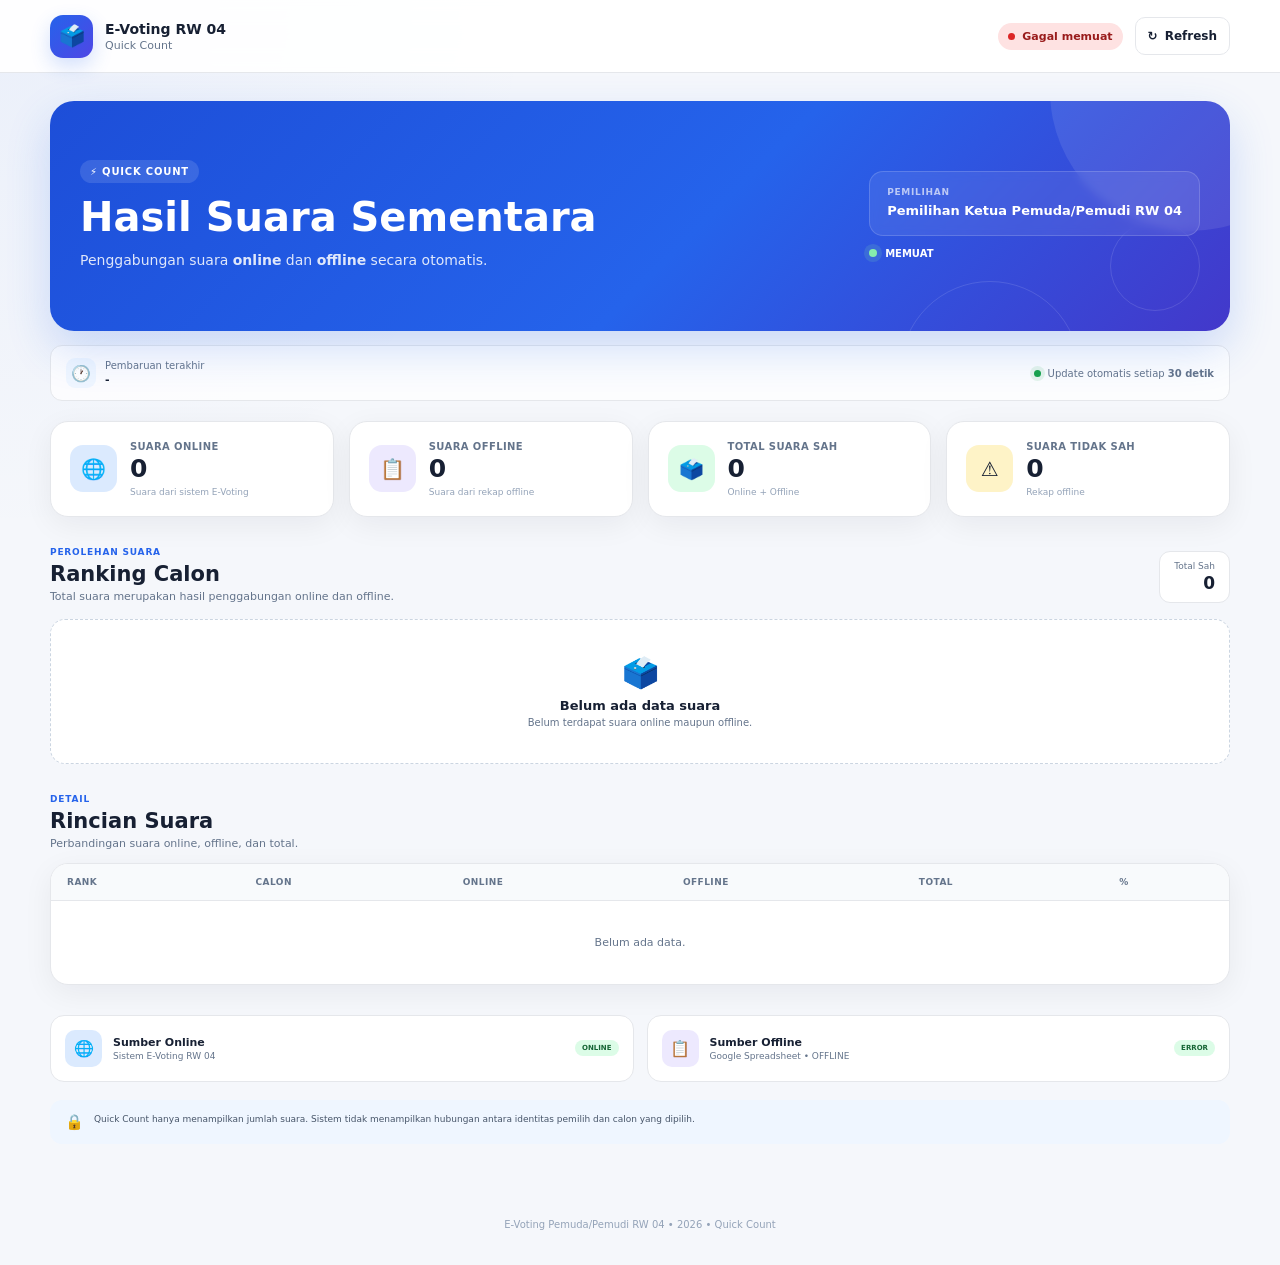
==== quick-qount.html @ 7c5d0c3f "first commit" ====
<!DOCTYPE html>
<html lang="id">

<head>
    <meta charset="UTF-8">

    <meta
        name="viewport"
        content="width=device-width, initial-scale=1.0"
    >

    <meta
        name="description"
        content="Quick Count E-Voting RW 04"
    >

    <link
        rel="icon"
        type="image/png"
        href="voting-box.png"
    >

    <title>
        Quick Count - E-Voting RW 04
    </title>

    <link
        rel="stylesheet"
        href="quick-count.css"
    >
</head>


<body>

    <!-- =====================================================
         HEADER
    ====================================================== -->

    <header class="qc-header">

        <div class="qc-header-inner">

            <a
                href="admin.html"
                class="brand"
            >

                <div class="brand-icon">
                    🗳️
                </div>

                <div class="brand-text">

                    <strong>
                        E-Voting RW 04
                    </strong>

                    <span>
                        Quick Count
                    </span>

                </div>

            </a>


            <div class="header-actions">

                <div
                    id="connectionStatus"
                    class="connection-status loading"
                >

                    <span class="status-dot"></span>

                    <span id="connectionText">
                        Memuat...
                    </span>

                </div>


                <button
                    id="refreshButton"
                    class="refresh-button"
                    type="button"
                    title="Refresh data"
                >

                    <span id="refreshIcon">
                        ↻
                    </span>

                    <span class="refresh-label">
                        Refresh
                    </span>

                </button>

            </div>

        </div>

    </header>



    <!-- =====================================================
         MAIN
    ====================================================== -->

    <main class="main-container">


        <!-- =================================================
             HERO
        ================================================== -->

        <section class="hero">

            <div class="hero-decoration hero-decoration-one"></div>
            <div class="hero-decoration hero-decoration-two"></div>


            <div class="hero-content">

                <span class="eyebrow">
                    ⚡ QUICK COUNT
                </span>

                <h1>
                    Hasil Suara Sementara
                </h1>

                <p>
                    Penggabungan suara
                    <strong>online</strong> dan
                    <strong>offline</strong>
                    secara otomatis.
                </p>

            </div>


            <div class="hero-info">

                <div class="hero-election">
                    <span>
                        PEMILIHAN
                    </span>

                    <strong id="electionName">
                        Pemilihan Ketua
                        Pemuda/Pemudi RW 04
                    </strong>
                </div>


                <div class="hero-status">

                    <span class="live-dot"></span>

                    <span id="electionStatus">
                        MEMUAT
                    </span>

                </div>

            </div>

        </section>



        <!-- =================================================
             LAST UPDATE
        ================================================== -->

        <div class="update-bar">

            <div class="update-info">

                <span class="update-icon">
                    🕐
                </span>

                <div>

                    <span>
                        Pembaruan terakhir
                    </span>

                    <strong id="lastUpdate">
                        -
                    </strong>

                </div>

            </div>


            <div class="auto-refresh-info">

                <span class="pulse"></span>

                <span>
                    Update otomatis setiap
                    <strong>30 detik</strong>
                </span>

            </div>

        </div>



        <!-- =================================================
             SUMMARY
        ================================================== -->

        <section class="summary-grid">


            <article class="summary-card online-card">

                <div class="summary-icon">
                    🌐
                </div>

                <div class="summary-content">

                    <span class="summary-label">
                        SUARA ONLINE
                    </span>

                    <strong
                        id="onlineTotal"
                        class="summary-value"
                    >
                        0
                    </strong>

                    <small>
                        Suara dari sistem E-Voting
                    </small>

                </div>

            </article>



            <article class="summary-card offline-card">

                <div class="summary-icon">
                    📋
                </div>

                <div class="summary-content">

                    <span class="summary-label">
                        SUARA OFFLINE
                    </span>

                    <strong
                        id="offlineTotal"
                        class="summary-value"
                    >
                        0
                    </strong>

                    <small>
                        Suara dari rekap offline
                    </small>

                </div>

            </article>



            <article class="summary-card total-card">

                <div class="summary-icon">
                    🗳️
                </div>

                <div class="summary-content">

                    <span class="summary-label">
                        TOTAL SUARA SAH
                    </span>

                    <strong
                        id="grandTotal"
                        class="summary-value"
                    >
                        0
                    </strong>

                    <small>
                        Online + Offline
                    </small>

                </div>

            </article>



            <article class="summary-card invalid-card">

                <div class="summary-icon">
                    ⚠️
                </div>

                <div class="summary-content">

                    <span class="summary-label">
                        SUARA TIDAK SAH
                    </span>

                    <strong
                        id="invalidTotal"
                        class="summary-value"
                    >
                        0
                    </strong>

                    <small>
                        Rekap offline
                    </small>

                </div>

            </article>

        </section>



        <!-- =================================================
             MAIN RESULTS
        ================================================== -->

        <section class="results-section">


            <div class="section-heading">

                <div>

                    <span class="section-eyebrow">
                        PEROLEHAN SUARA
                    </span>

                    <h2>
                        Ranking Calon
                    </h2>

                    <p>
                        Total suara merupakan hasil
                        penggabungan online dan offline.
                    </p>

                </div>


                <div class="total-badge">

                    <span>
                        Total Sah
                    </span>

                    <strong id="headingTotal">
                        0
                    </strong>

                </div>

            </div>



            <!-- =================================================
                 WINNER
            ================================================== -->

            <div
                id="winnerCard"
                class="winner-card hidden"
            >

                <div class="winner-crown">
                    🏆
                </div>

                <div class="winner-info">

                    <span>
                        PERINGKAT 1 SEMENTARA
                    </span>

                    <strong id="winnerName">
                        -
                    </strong>

                    <small id="winnerDetail">
                        -
                    </small>

                </div>


                <div class="winner-votes">

                    <strong id="winnerVotes">
                        0
                    </strong>

                    <span>
                        suara
                    </span>

                </div>

            </div>



            <!-- =================================================
                 RESULT LIST
            ================================================== -->

            <div
                id="resultsContainer"
                class="results-container"
            >

                <div class="loading-state">

                    <div class="spinner"></div>

                    <strong>
                        Memuat quick count...
                    </strong>

                    <span>
                        Mengambil data online dan offline.
                    </span>

                </div>

            </div>

        </section>



        <!-- =================================================
             DETAIL TABLE
        ================================================== -->

        <section class="detail-section">


            <div class="section-heading compact">

                <div>

                    <span class="section-eyebrow">
                        DETAIL
                    </span>

                    <h2>
                        Rincian Suara
                    </h2>

                    <p>
                        Perbandingan suara online,
                        offline, dan total.
                    </p>

                </div>

            </div>



            <div class="table-card">

                <div class="table-wrapper">

                    <table>

                        <thead>

                            <tr>

                                <th>
                                    Rank
                                </th>

                                <th>
                                    Calon
                                </th>

                                <th>
                                    Online
                                </th>

                                <th>
                                    Offline
                                </th>

                                <th>
                                    Total
                                </th>

                                <th>
                                    %
                                </th>

                            </tr>

                        </thead>


                        <tbody id="detailTableBody">

                            <tr>

                                <td
                                    colspan="6"
                                    class="table-loading"
                                >
                                    Memuat data...

                                </td>

                            </tr>

                        </tbody>

                    </table>

                </div>

            </div>

        </section>



        <!-- =================================================
             SOURCE INFO
        ================================================== -->

        <section class="source-grid">


            <div class="source-card">

                <div class="source-icon online">
                    🌐
                </div>

                <div>

                    <strong>
                        Sumber Online
                    </strong>

                    <span>
                        Sistem E-Voting RW 04
                    </span>

                </div>

                <div class="source-status">
                    ONLINE
                </div>

            </div>



            <div class="source-card">

                <div class="source-icon offline">
                    📋
                </div>

                <div>

                    <strong>
                        Sumber Offline
                    </strong>

                    <span>
                        Google Spreadsheet • OFFLINE
                    </span>

                </div>

                <div
                    id="offlineSourceStatus"
                    class="source-status"
                >
                    MEMUAT
                </div>

            </div>

        </section>



        <!-- =================================================
             PRIVACY
        ================================================== -->

        <div class="privacy-note">

            <span>
                🔒
            </span>

            <p>
                Quick Count hanya menampilkan jumlah
                suara. Sistem tidak menampilkan hubungan
                antara identitas pemilih dan calon yang
                dipilih.
            </p>

        </div>


    </main>



    <!-- =====================================================
         FOOTER
    ====================================================== -->

    <footer class="qc-footer">

        E-Voting Pemuda/Pemudi RW 04
        • 2026
        • Quick Count

    </footer>



    <!-- =====================================================
         TOAST
    ====================================================== -->

    <div
        id="toast"
        class="toast"
    ></div>



    <script src="quick-count.js"></script>

</body>

</html>
---- quick-count.css ----
/* =====================================================
   E-VOTING RW 04
   QUICK COUNT CSS
   FULL RESPONSIVE
===================================================== */

* {
    box-sizing: border-box;
    margin: 0;
    padding: 0;
}


:root {

    --primary: #2563eb;
    --primary-dark: #1d4ed8;

    --success: #16a34a;
    --warning: #f59e0b;
    --danger: #dc2626;

    --purple: #7c3aed;

    --bg: #f5f7fb;
    --surface: #ffffff;

    --text: #172033;
    --muted: #64748b;

    --border: #e5e7eb;

    --online: #2563eb;
    --offline: #7c3aed;

    --radius: 18px;

    --shadow:
        0 8px 30px rgba(15, 23, 42, .06);

    --shadow-hover:
        0 15px 40px rgba(15, 23, 42, .10);

}


html {
    scroll-behavior: smooth;
}


body {

    min-height: 100vh;

    font-family:
        Inter,
        ui-sans-serif,
        system-ui,
        -apple-system,
        BlinkMacSystemFont,
        "Segoe UI",
        sans-serif;

    background:
        radial-gradient(
            circle at 0% 0%,
            rgba(37, 99, 235, .05),
            transparent 30%
        ),
        var(--bg);

    color: var(--text);

}


button,
input,
select {

    font: inherit;

}


button {
    cursor: pointer;
}


.hidden {
    display: none !important;
}



/* =====================================================
   HEADER
===================================================== */

.qc-header {

    position: sticky;

    top: 0;

    z-index: 100;

    background:
        rgba(255,255,255,.92);

    backdrop-filter:
        blur(14px);

    border-bottom:
        1px solid var(--border);

}


.qc-header-inner {

    width: min(
        1180px,
        calc(100% - 40px)
    );

    min-height: 72px;

    margin: auto;

    display: flex;

    align-items: center;

    justify-content: space-between;

    gap: 20px;

}


.brand {

    display: flex;

    align-items: center;

    gap: 12px;

    text-decoration: none;

    color: var(--text);

}


.brand-icon {

    width: 43px;
    height: 43px;

    border-radius: 13px;

    display: flex;

    align-items: center;

    justify-content: center;

    background:
        linear-gradient(
            135deg,
            var(--primary),
            #4f46e5
        );

    color: white;

    font-size: 21px;

    box-shadow:
        0 8px 20px
        rgba(37,99,235,.20);

}


.brand-text strong {

    display: block;

    font-size: 14px;

}


.brand-text span {

    display: block;

    margin-top: 2px;

    font-size: 11px;

    color: var(--muted);

}


.header-actions {

    display: flex;

    align-items: center;

    gap: 12px;

}


.connection-status {

    display: inline-flex;

    align-items: center;

    gap: 7px;

    padding: 7px 10px;

    border-radius: 999px;

    background: #f1f5f9;

    font-size: 11px;

    font-weight: 700;

    color: #64748b;

}


.connection-status.online {

    background: #dcfce7;

    color: #166534;

}


.connection-status.error {

    background: #fee2e2;

    color: #991b1b;

}


.status-dot {

    width: 7px;
    height: 7px;

    border-radius: 50%;

    background: #94a3b8;

}


.connection-status.online
.status-dot {

    background: #16a34a;

    box-shadow:
        0 0 0 4px
        rgba(22,163,74,.12);

}


.connection-status.error
.status-dot {

    background: #dc2626;

}


.refresh-button {

    border:
        1px solid var(--border);

    background: white;

    color: var(--text);

    border-radius: 10px;

    min-height: 38px;

    padding:
        0 12px;

    display: flex;

    align-items: center;

    justify-content: center;

    gap: 7px;

    font-weight: 700;

    font-size: 12px;

    transition: .2s;

}


.refresh-button:hover {

    border-color:
        #cbd5e1;

    background: #f8fafc;

    transform:
        translateY(-1px);

}


.refresh-button.loading
#refreshIcon {

    animation:
        spin .8s linear infinite;

}


@keyframes spin {

    from {
        transform: rotate(0deg);
    }

    to {
        transform: rotate(360deg);
    }

}



/* =====================================================
   MAIN
===================================================== */

.main-container {

    width: min(
        1180px,
        calc(100% - 40px)
    );

    margin:
        28px auto 50px;

}



/* =====================================================
   HERO
===================================================== */

.hero {

    position: relative;

    overflow: hidden;

    min-height: 230px;

    padding: 30px;

    border-radius:
        24px;

    color: white;

    background:
        linear-gradient(
            135deg,
            #1d4ed8 0%,
            #2563eb 55%,
            #4338ca 100%
        );

    display: flex;

    align-items: center;

    justify-content: space-between;

    gap: 30px;

    box-shadow:
        0 18px 45px
        rgba(37,99,235,.20);

}


.hero::after {

    content: "";

    position: absolute;

    width: 280px;
    height: 280px;

    right: -100px;
    top: -150px;

    border-radius: 50%;

    background:
        rgba(255,255,255,.09);

}


.hero-decoration {

    position: absolute;

    border-radius: 50%;

    border:
        1px solid
        rgba(255,255,255,.12);

}


.hero-decoration-one {

    width: 180px;
    height: 180px;

    right: 150px;
    bottom: -130px;

}


.hero-decoration-two {

    width: 90px;
    height: 90px;

    right: 30px;
    bottom: 20px;

}


.hero-content,
.hero-info {

    position: relative;

    z-index: 2;

}


.eyebrow {

    display: inline-flex;

    padding: 6px 10px;

    border-radius: 999px;

    background:
        rgba(255,255,255,.12);

    font-size: 10px;

    font-weight: 800;

    letter-spacing: .08em;

    margin-bottom: 12px;

}


.hero h1 {

    font-size:
        clamp(
            27px,
            4vw,
            40px
        );

    line-height: 1.1;

    margin-bottom: 10px;

}


.hero p {

    max-width: 590px;

    font-size: 14px;

    line-height: 1.6;

    opacity: .86;

}


.hero p strong {

    color: white;

}


.hero-info {

    min-width: 260px;

}


.hero-election {

    padding: 15px 17px;

    border:
        1px solid
        rgba(255,255,255,.16);

    border-radius: 14px;

    background:
        rgba(255,255,255,.08);

    backdrop-filter:
        blur(5px);

}


.hero-election span {

    display: block;

    font-size: 9px;

    font-weight: 800;

    letter-spacing: .08em;

    opacity: .65;

    margin-bottom: 5px;

}


.hero-election strong {

    display: block;

    font-size: 13px;

    line-height: 1.4;

}


.hero-status {

    display: inline-flex;

    align-items: center;

    gap: 8px;

    margin-top: 12px;

    font-size: 10px;

    font-weight: 800;

}


.live-dot {

    width: 8px;
    height: 8px;

    border-radius: 50%;

    background: #86efac;

    box-shadow:
        0 0 0 5px
        rgba(134,239,172,.14);

}



/* =====================================================
   UPDATE BAR
===================================================== */

.update-bar {

    display: flex;

    justify-content: space-between;

    align-items: center;

    gap: 20px;

    margin:
        14px 0 20px;

    padding:
        12px 15px;

    border:
        1px solid var(--border);

    background:
        rgba(255,255,255,.75);

    border-radius: 12px;

}


.update-info {

    display: flex;

    align-items: center;

    gap: 9px;

}


.update-icon {

    width: 30px;
    height: 30px;

    display: flex;

    align-items: center;

    justify-content: center;

    border-radius: 9px;

    background: #eff6ff;

}


.update-info span:not(.update-icon) {

    display: block;

    font-size: 10px;

    color: var(--muted);

}


.update-info strong {

    display: block;

    font-size: 11px;

    margin-top: 2px;

}


.auto-refresh-info {

    display: flex;

    align-items: center;

    gap: 7px;

    font-size: 10px;

    color: var(--muted);

}


.pulse {

    width: 7px;
    height: 7px;

    border-radius: 50%;

    background:
        var(--success);

    box-shadow:
        0 0 0 4px
        rgba(22,163,74,.10);

}



/* =====================================================
   SUMMARY
===================================================== */

.summary-grid {

    display: grid;

    grid-template-columns:
        repeat(4, 1fr);

    gap: 15px;

    margin-bottom: 30px;

}


.summary-card {

    background: white;

    border:
        1px solid var(--border);

    border-radius:
        var(--radius);

    padding: 19px;

    display: flex;

    align-items: center;

    gap: 13px;

    box-shadow:
        var(--shadow);

    transition: .2s;

}


.summary-card:hover {

    transform:
        translateY(-2px);

    box-shadow:
        var(--shadow-hover);

}


.summary-icon {

    width: 47px;
    height: 47px;

    flex-shrink: 0;

    display: flex;

    align-items: center;

    justify-content: center;

    border-radius: 13px;

    font-size: 20px;

}


.online-card
.summary-icon {

    background: #dbeafe;

}


.offline-card
.summary-icon {

    background: #ede9fe;

}


.total-card
.summary-icon {

    background: #dcfce7;

}


.invalid-card
.summary-icon {

    background: #fef3c7;

}


.summary-label {

    display: block;

    font-size: 10px;

    color: var(--muted);

    font-weight: 800;

    letter-spacing: .04em;

    margin-bottom: 3px;

}


.summary-value {

    display: block;

    font-size: 25px;

    line-height: 1.1;

}


.summary-content small {

    display: block;

    margin-top: 4px;

    color: #94a3b8;

    font-size: 9px;

}



/* =====================================================
   SECTION
===================================================== */

.results-section,
.detail-section {

    margin-bottom: 30px;

}


.section-heading {

    display: flex;

    align-items: flex-end;

    justify-content: space-between;

    gap: 20px;

    margin-bottom: 16px;

}


.section-heading.compact {

    margin-bottom: 13px;

}


.section-eyebrow {

    display: block;

    color: var(--primary);

    font-size: 9px;

    font-weight: 900;

    letter-spacing: .09em;

    margin-bottom: 5px;

}


.section-heading h2 {

    font-size: 21px;

    margin-bottom: 4px;

}


.section-heading p {

    color: var(--muted);

    font-size: 11px;

}


.total-badge {

    flex-shrink: 0;

    padding:
        9px 14px;

    border:
        1px solid var(--border);

    border-radius: 11px;

    background: white;

    text-align: right;

}


.total-badge span {

    display: block;

    font-size: 9px;

    color: var(--muted);

}


.total-badge strong {

    display: block;

    margin-top: 2px;

    font-size: 17px;

}



/* =====================================================
   WINNER
===================================================== */

.winner-card {

    display: flex;

    align-items: center;

    gap: 15px;

    margin-bottom: 15px;

    padding: 17px 20px;

    border:
        1px solid #fde68a;

    border-radius: 16px;

    background:
        linear-gradient(
            135deg,
            #fffbeb,
            #fff
        );

    box-shadow:
        0 8px 25px
        rgba(245,158,11,.08);

}


.winner-crown {

    width: 48px;
    height: 48px;

    display: flex;

    align-items: center;

    justify-content: center;

    flex-shrink: 0;

    border-radius: 14px;

    background: #fef3c7;

    font-size: 25px;

}


.winner-info {

    flex: 1;

    min-width: 0;

}


.winner-info > span {

    display: block;

    color: #92400e;

    font-size: 8px;

    font-weight: 900;

    letter-spacing: .08em;

    margin-bottom: 3px;

}


.winner-info strong {

    display: block;

    font-size: 17px;

    overflow: hidden;

    text-overflow: ellipsis;

    white-space: nowrap;

}


.winner-info small {

    display: block;

    margin-top: 3px;

    color: var(--muted);

    font-size: 10px;

}


.winner-votes {

    text-align: right;

}


.winner-votes strong {

    display: block;

    font-size: 25px;

}


.winner-votes span {

    font-size: 9px;

    color: var(--muted);

}



/* =====================================================
   RESULT LIST
===================================================== */

.results-container {

    display: flex;

    flex-direction: column;

    gap: 10px;

}


.result-item {

    position: relative;

    display: grid;

    grid-template-columns:
        48px
        minmax(180px, 1fr)
        minmax(160px, 2fr)
        95px;

    align-items: center;

    gap: 15px;

    padding: 15px 17px;

    background: white;

    border:
        1px solid var(--border);

    border-radius: 15px;

    box-shadow:
        var(--shadow);

    transition:
        transform .2s,
        box-shadow .2s;

}


.result-item:hover {

    transform:
        translateY(-2px);

    box-shadow:
        var(--shadow-hover);

}


.result-item.rank-one {

    border-color:
        #fde68a;

}


.result-item.rank-two {

    border-color:
        #cbd5e1;

}


.result-item.rank-three {

    border-color:
        #fed7aa;

}


.rank-box {

    width: 39px;
    height: 39px;

    border-radius: 12px;

    display: flex;

    align-items: center;

    justify-content: center;

    background: #f1f5f9;

    color: #475569;

    font-size: 12px;

    font-weight: 900;

}


.rank-one .rank-box {

    background: #fef3c7;

    color: #92400e;

}


.rank-two .rank-box {

    background: #e2e8f0;

    color: #475569;

}


.rank-three .rank-box {

    background: #ffedd5;

    color: #9a3412;

}


.candidate-info {

    min-width: 0;

}


.candidate-number {

    display: block;

    font-size: 8px;

    font-weight: 800;

    color: var(--primary);

    margin-bottom: 3px;

}


.candidate-name {

    display: block;

    font-size: 14px;

    font-weight: 800;

    white-space: nowrap;

    overflow: hidden;

    text-overflow: ellipsis;

}


.candidate-sub {

    display: block;

    margin-top: 3px;

    color: var(--muted);

    font-size: 9px;

}


.progress-area {

    min-width: 0;

}


.progress-top {

    display: flex;

    justify-content: space-between;

    gap: 10px;

    margin-bottom: 6px;

}


.progress-label {

    font-size: 9px;

    color: var(--muted);

}


.progress-percentage {

    font-size: 10px;

    font-weight: 800;

}


.progress-track {

    width: 100%;

    height: 9px;

    border-radius: 999px;

    background: #eef2f7;

    overflow: hidden;

}


.progress-fill {

    height: 100%;

    border-radius: 999px;

    background:
        linear-gradient(
            90deg,
            var(--primary),
            #6366f1
        );

    transition:
        width .7s ease;

}


.rank-one .progress-fill {

    background:
        linear-gradient(
            90deg,
            #f59e0b,
            #fbbf24
        );

}


.vote-result {

    text-align: right;

}


.vote-result strong {

    display: block;

    font-size: 20px;

}


.vote-result span {

    display: block;

    margin-top: 2px;

    color: var(--muted);

    font-size: 9px;

}



/* =====================================================
   SOURCE SPLIT
===================================================== */

.source-split {

    display: flex;

    gap: 8px;

    margin-top: 8px;

}


.source-chip {

    display: inline-flex;

    align-items: center;

    gap: 4px;

    padding:
        3px 7px;

    border-radius: 999px;

    font-size: 8px;

    font-weight: 700;

}


.source-chip.online {

    background: #eff6ff;

    color: #1d4ed8;

}


.source-chip.offline {

    background: #f5f3ff;

    color: #6d28d9;

}



/* =====================================================
   TABLE
===================================================== */

.table-card {

    background: white;

    border:
        1px solid var(--border);

    border-radius:
        var(--radius);

    box-shadow:
        var(--shadow);

    overflow: hidden;

}


.table-wrapper {

    width: 100%;

    overflow-x: auto;

}


table {

    width: 100%;

    min-width: 650px;

    border-collapse: collapse;

}


th {

    padding:
        13px 16px;

    text-align: left;

    background: #f8fafc;

    color: #64748b;

    font-size: 9px;

    text-transform: uppercase;

    letter-spacing: .05em;

    border-bottom:
        1px solid var(--border);

}


td {

    padding:
        13px 16px;

    font-size: 11px;

    border-bottom:
        1px solid #f1f5f9;

}


tr:last-child td {

    border-bottom: 0;

}


.table-rank {

    font-weight: 900;

}


.table-name {

    font-weight: 800;

}


.table-online {

    color: var(--primary);

    font-weight: 700;

}


.table-offline {

    color: var(--purple);

    font-weight: 700;

}


.table-total {

    font-weight: 900;

}


.table-percentage {

    font-weight: 800;

}


.table-loading {

    text-align: center;

    color: var(--muted);

    padding: 35px;

}



/* =====================================================
   SOURCE GRID
===================================================== */

.source-grid {

    display: grid;

    grid-template-columns:
        1fr 1fr;

    gap: 13px;

    margin-bottom: 18px;

}


.source-card {

    display: flex;

    align-items: center;

    gap: 11px;

    padding: 14px;

    background: white;

    border:
        1px solid var(--border);

    border-radius: 14px;

}


.source-icon {

    width: 37px;
    height: 37px;

    flex-shrink: 0;

    display: flex;

    align-items: center;

    justify-content: center;

    border-radius: 10px;

}


.source-icon.online {

    background: #dbeafe;

}


.source-icon.offline {

    background: #ede9fe;

}


.source-card > div:nth-child(2) {

    flex: 1;

    min-width: 0;

}


.source-card strong {

    display: block;

    font-size: 11px;

}


.source-card span {

    display: block;

    margin-top: 2px;

    color: var(--muted);

    font-size: 9px;

    white-space: nowrap;

    overflow: hidden;

    text-overflow: ellipsis;

}


.source-status {

    padding:
        4px 7px;

    border-radius: 999px;

    background: #dcfce7;

    color: #166534;

    font-size: 7px !important;

    font-weight: 900;

}



/* =====================================================
   PRIVACY
===================================================== */

.privacy-note {

    display: flex;

    align-items: flex-start;

    gap: 10px;

    padding: 13px 15px;

    border-radius: 12px;

    background: #eff6ff;

    color: #1e40af;

}


.privacy-note > span {

    font-size: 15px;

}


.privacy-note p {

    color: #475569;

    font-size: 9px;

    line-height: 1.5;

}



/* =====================================================
   LOADING
===================================================== */

.loading-state {

    min-height: 170px;

    display: flex;

    flex-direction: column;

    align-items: center;

    justify-content: center;

    gap: 8px;

    background: white;

    border:
        1px solid var(--border);

    border-radius: 15px;

}


.loading-state strong {

    font-size: 12px;

}


.loading-state span {

    color: var(--muted);

    font-size: 10px;

}


.spinner {

    width: 29px;
    height: 29px;

    border:
        3px solid #e5e7eb;

    border-top-color:
        var(--primary);

    border-radius: 50%;

    animation:
        spin .8s linear infinite;

}



/* =====================================================
   EMPTY / ERROR
===================================================== */

.empty-state {

    padding: 35px 20px;

    text-align: center;

    background: white;

    border:
        1px dashed #cbd5e1;

    border-radius: 15px;

}


.empty-state-icon {

    font-size: 30px;

    margin-bottom: 8px;

}


.empty-state strong {

    display: block;

    font-size: 13px;

}


.empty-state span {

    display: block;

    color: var(--muted);

    font-size: 10px;

    margin-top: 4px;

}


.error-state {

    border-color:
        #fecaca;

    background:
        #fffafa;

}


.retry-inline {

    margin-top: 12px;

    padding:
        8px 13px;

    border: 0;

    border-radius: 8px;

    background: var(--primary);

    color: white;

    font-size: 10px;

    font-weight: 800;

}



/* =====================================================
   FOOTER
===================================================== */

.qc-footer {

    padding:
        25px 20px 35px;

    text-align: center;

    color: #94a3b8;

    font-size: 10px;

}



/* =====================================================
   TOAST
===================================================== */

.toast {

    position: fixed;

    left: 50%;

    bottom: 25px;

    z-index: 1000;

    max-width:
        min(400px, calc(100% - 30px));

    padding:
        11px 16px;

    border-radius: 10px;

    background: #111827;

    color: white;

    font-size: 11px;

    box-shadow:
        0 12px 35px
        rgba(0,0,0,.2);

    transform:
        translate(-50%, 20px);

    opacity: 0;

    pointer-events: none;

    transition: .25s;

}


.toast.show {

    transform:
        translate(-50%, 0);

    opacity: 1;

}



/* =====================================================
   RESPONSIVE 1100
===================================================== */

@media (max-width: 1100px) {

    .summary-grid {

        grid-template-columns:
            repeat(2, 1fr);

    }


    .result-item {

        grid-template-columns:
            48px
            minmax(150px, 1fr)
            minmax(140px, 1.5fr)
            80px;

    }

}



/* =====================================================
   RESPONSIVE 800
===================================================== */

@media (max-width: 800px) {

    .main-container,
    .qc-header-inner {

        width:
            min(
                100% - 30px,
                680px
            );

    }


    .hero {

        min-height: auto;

        flex-direction: column;

        align-items: flex-start;

        padding: 25px;

    }


    .hero-info {

        width: 100%;

        min-width: 0;

    }


    .hero-election {

        width: 100%;

    }


    .update-bar {

        align-items: flex-start;

        flex-direction: column;

        gap: 10px;

    }


    .result-item {

        grid-template-columns:
            42px 1fr 80px;

        gap: 12px;

    }


    .progress-area {

        grid-column:
            2 / -1;

        grid-row: 2;

    }


    .vote-result {

        grid-column: 3;

        grid-row: 1;

    }


    .source-grid {

        grid-template-columns:
            1fr;

    }

}



/* =====================================================
   RESPONSIVE 560
===================================================== */

@media (max-width: 560px) {

    .qc-header-inner {

        min-height: 62px;

    }


    .brand-icon {

        width: 38px;
        height: 38px;

        font-size: 18px;

    }


    .brand-text strong {

        font-size: 12px;

    }


    .brand-text span {

        font-size: 9px;

    }


    .connection-status {

        display: none;

    }


    .refresh-button {

        width: 38px;
        height: 38px;

        padding: 0;

    }


    .refresh-label {

        display: none;

    }


    .main-container {

        margin-top: 15px;

    }


    .hero {

        border-radius: 19px;

        padding: 21px;

    }


    .hero h1 {

        font-size: 25px;

    }


    .hero p {

        font-size: 12px;

    }


    .hero-election strong {

        font-size: 11px;

    }


    .summary-grid {

        grid-template-columns:
            1fr 1fr;

        gap: 9px;

    }


    .summary-card {

        padding: 13px;

        gap: 9px;

        border-radius: 14px;

    }


    .summary-icon {

        width: 37px;
        height: 37px;

        border-radius: 10px;

        font-size: 16px;

    }


    .summary-label {

        font-size: 8px;

    }


    .summary-value {

        font-size: 19px;

    }


    .summary-content small {

        font-size: 7px;

    }


    .section-heading {

        align-items: flex-start;

        flex-direction: column;

    }


    .section-heading h2 {

        font-size: 19px;

    }


    .total-badge {

        width: 100%;

        text-align: left;

        display: flex;

        align-items: center;

        justify-content: space-between;

    }


    .winner-card {

        padding: 13px;

        gap: 10px;

    }


    .winner-crown {

        width: 39px;
        height: 39px;

        font-size: 19px;

    }


    .winner-info strong {

        font-size: 14px;

    }


    .winner-votes strong {

        font-size: 20px;

    }


    .result-item {

        grid-template-columns:
            37px 1fr 70px;

        padding: 13px;

        gap: 9px;

    }


    .rank-box {

        width: 34px;
        height: 34px;

        border-radius: 10px;

    }


    .candidate-name {

        font-size: 12px;

    }


    .candidate-sub {

        font-size: 8px;

    }


    .vote-result strong {

        font-size: 17px;

    }


    .vote-result span {

        font-size: 8px;

    }


    .source-split {

        flex-wrap: wrap;

    }


    .source-chip {

        font-size: 7px;

    }


    .privacy-note {

        padding: 11px;

    }


    .privacy-note p {

        font-size: 8px;

    }

}



/* =====================================================
   RESPONSIVE 380
===================================================== */

@media (max-width: 380px) {

    .main-container,
    .qc-header-inner {

        width:
            calc(100% - 20px);

    }


    .summary-grid {

        grid-template-columns:
            1fr;

    }


    .summary-card {

        padding: 14px;

    }


    .hero h1 {

        font-size: 23px;

    }


    .result-item {

        grid-template-columns:
            34px 1fr 62px;

    }


    .rank-box {

        width: 31px;
        height: 31px;

    }


    .vote-result strong {

        font-size: 15px;

    }

}
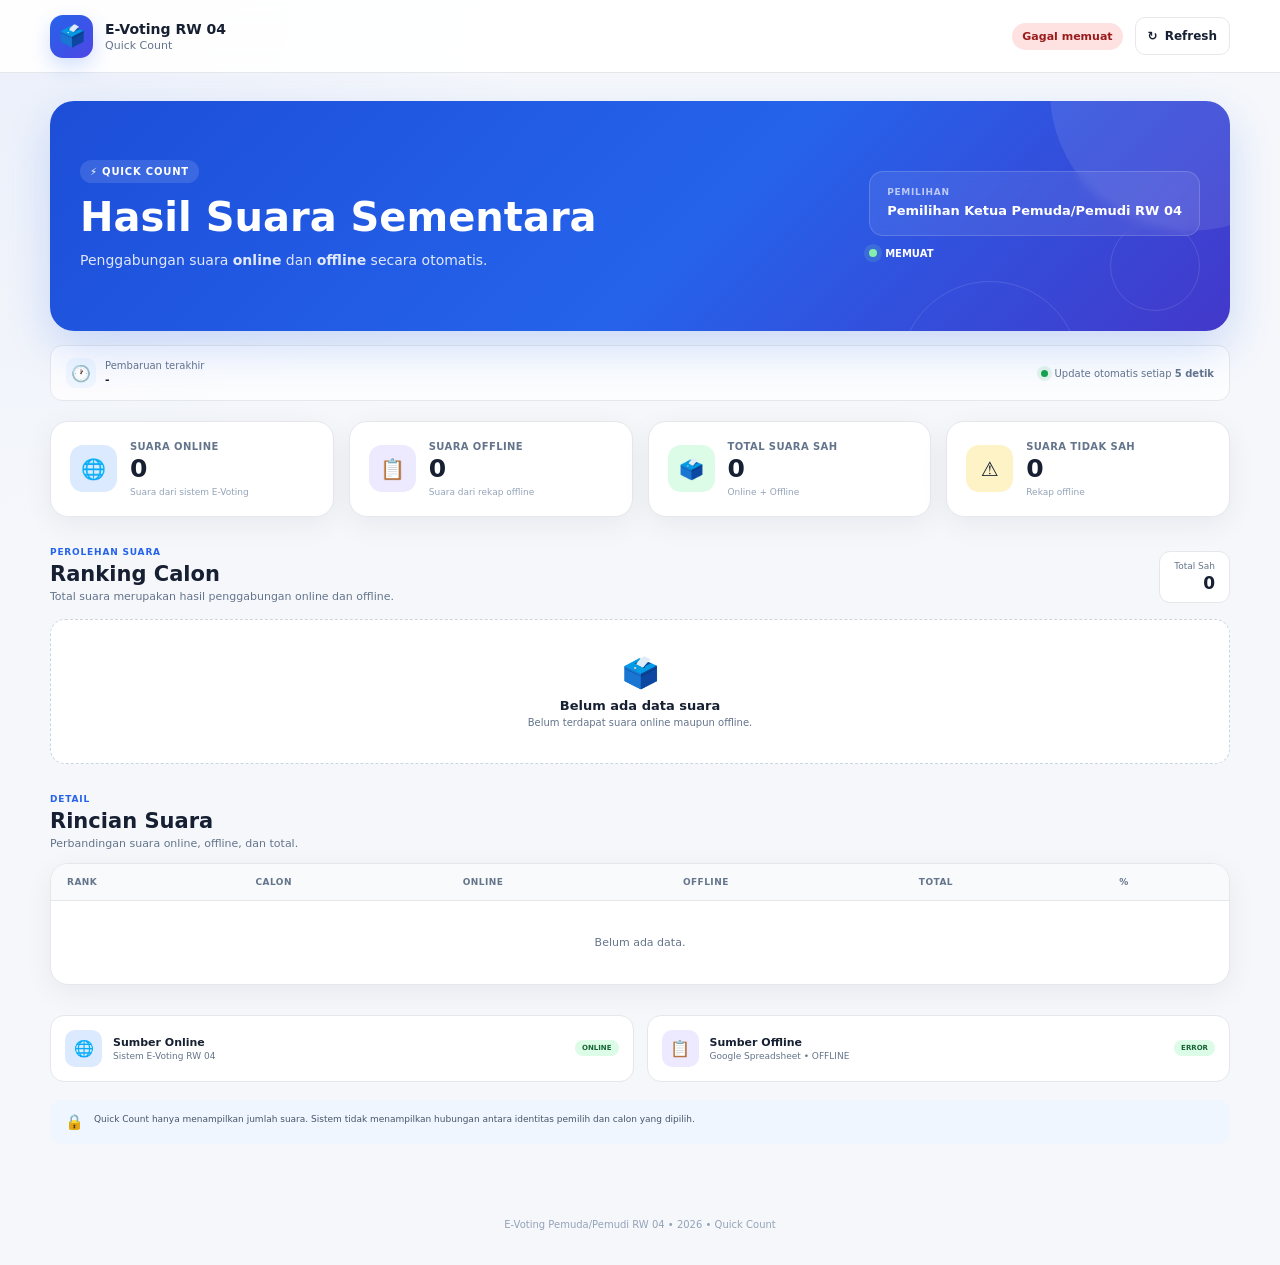
==== commit 6ae1307e: "Fix Update Every 5 sec" ====
--- a/quick-qount.html
+++ b/quick-qount.html
@@ -2,6 +2,7 @@
 <html lang="id">
 
 <head>
+
     <meta charset="UTF-8">
 
     <meta
@@ -206,7 +207,7 @@
 
                 <span>
                     Update otomatis setiap
-                    <strong>30 detik</strong>
+                    <strong>5 detik</strong>
                 </span>
 
             </div>
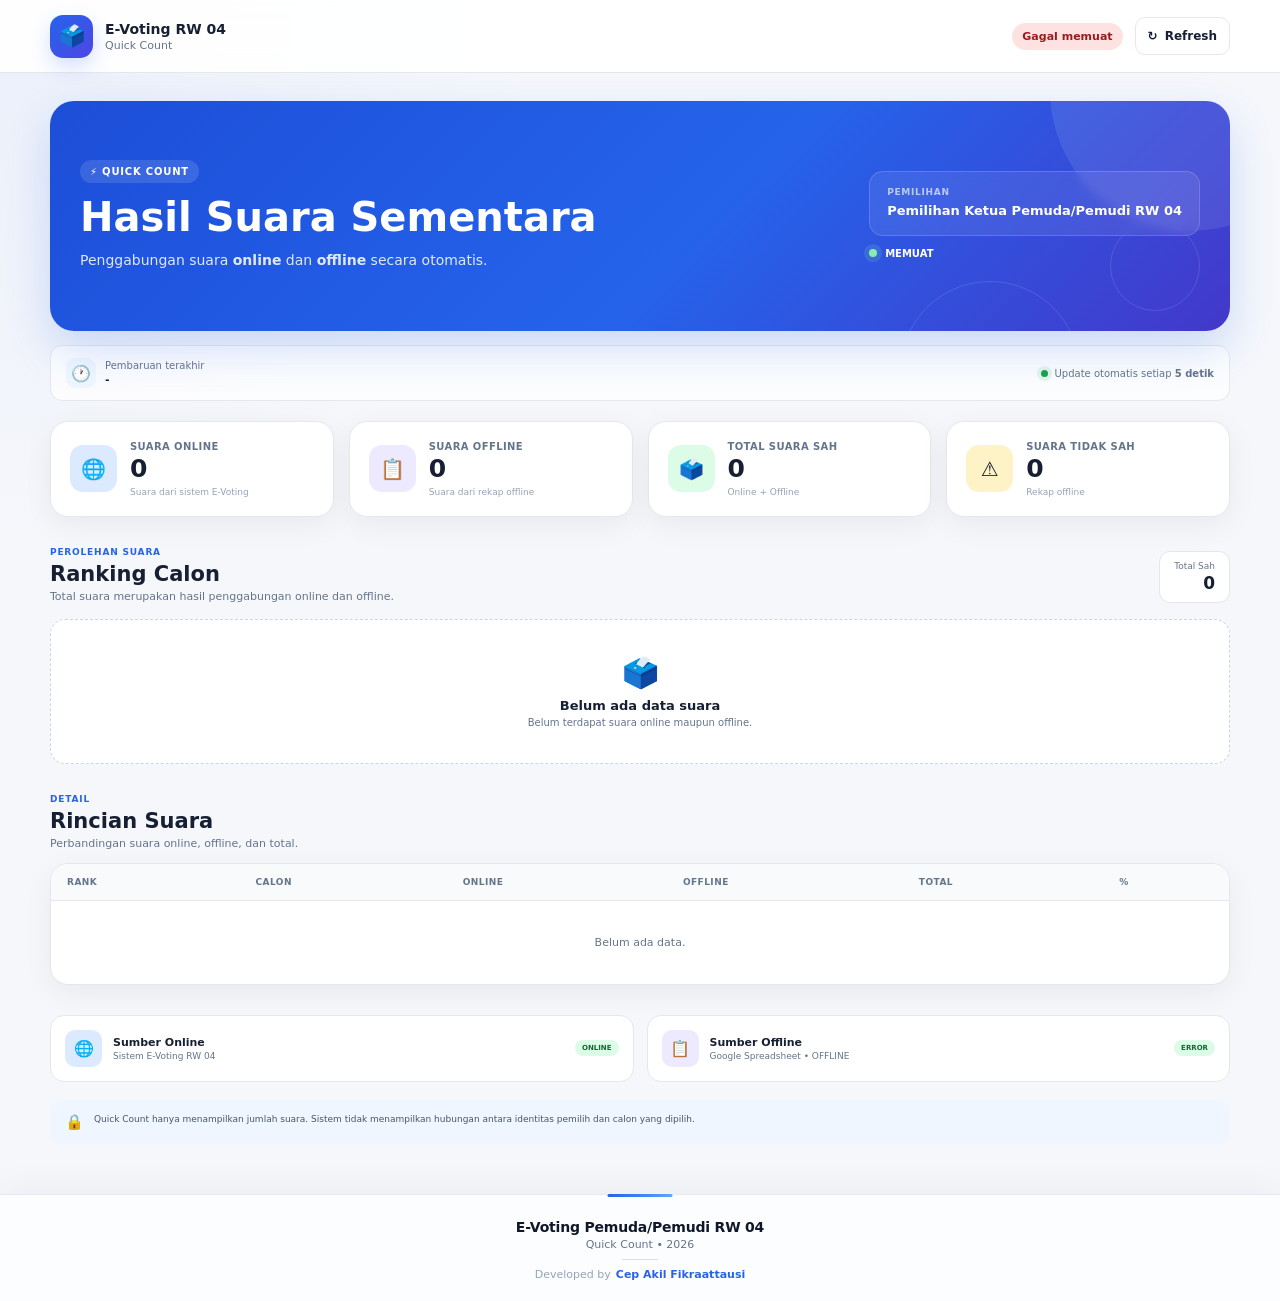
==== commit 118d3a8c: "Update" ====
--- a/quick-qount.html
+++ b/quick-qount.html
@@ -646,13 +646,25 @@
          FOOTER
     ====================================================== -->
 
-    <footer class="qc-footer">
-
-        E-Voting Pemuda/Pemudi RW 04
-        • 2026
-        • Quick Count
-
-    </footer>
+<!-- =====================================================
+     FOOTER
+====================================================== -->
+
+<footer class="qc-footer">
+
+    <div class="qc-footer-main">
+        <strong>E-Voting Pemuda/Pemudi RW 04</strong>
+        <span>Quick Count • 2026</span>
+    </div>
+
+    <div class="qc-footer-divider"></div>
+
+    <div class="qc-footer-developer">
+        <span>Developed by</span>
+        <strong>Cep Akil Fikraattausi</strong>
+    </div>
+
+</footer>
 
 
 
--- a/quick-count.css
+++ b/quick-count.css
@@ -1965,17 +1965,144 @@
    FOOTER
 ===================================================== */
 
+/* =====================================================
+   QUICK COUNT FOOTER
+===================================================== */
+
 .qc-footer {
-
-    padding:
-        25px 20px 35px;
+    position: relative;
+
+    width: 100%;
+    margin-top: 35px;
+    padding: 24px 20px 20px;
+
+    display: flex;
+    flex-direction: column;
+    align-items: center;
+    justify-content: center;
 
     text-align: center;
 
+    background: rgba(255, 255, 255, 0.72);
+
+    border-top: 1px solid rgba(148, 163, 184, 0.22);
+
+    backdrop-filter: blur(18px);
+    -webkit-backdrop-filter: blur(18px);
+
+    box-shadow:
+        0 -8px 30px rgba(15, 23, 42, 0.04);
+
+    color: #64748b;
+}
+
+/* Aksen garis biru di atas */
+
+.qc-footer::before {
+    content: "";
+
+    position: absolute;
+    top: -1px;
+    left: 50%;
+
+    transform: translateX(-50%);
+
+    width: 65px;
+    height: 3px;
+
+    border-radius: 999px;
+
+    background: linear-gradient(
+        90deg,
+        #2563eb,
+        #3b82f6,
+        #60a5fa
+    );
+}
+
+/* Nama aplikasi */
+
+.qc-footer-main {
+    display: flex;
+    flex-direction: column;
+    align-items: center;
+
+    gap: 3px;
+}
+
+.qc-footer-main strong {
+    color: #0f172a;
+
+    font-size: 14px;
+    font-weight: 800;
+
+    letter-spacing: -0.2px;
+}
+
+.qc-footer-main span {
+    color: #64748b;
+
+    font-size: 11px;
+    font-weight: 500;
+}
+
+/* Divider */
+
+.qc-footer-divider {
+    width: 36px;
+    height: 1px;
+
+    margin: 8px 0;
+
+    background: rgba(148, 163, 184, 0.35);
+}
+
+/* Developer */
+
+.qc-footer-developer {
+    display: flex;
+    align-items: center;
+    justify-content: center;
+
+    gap: 5px;
+
+    font-size: 11px;
+}
+
+.qc-footer-developer span {
     color: #94a3b8;
-
-    font-size: 10px;
-
+    font-weight: 500;
+}
+
+.qc-footer-developer strong {
+    color: #2563eb;
+    font-weight: 700;
+}
+
+
+/* =====================================================
+   MOBILE
+===================================================== */
+
+@media (max-width: 480px) {
+
+    .qc-footer {
+        margin-top: 28px;
+        padding: 22px 16px 18px;
+    }
+
+    .qc-footer-main strong {
+        font-size: 13px;
+    }
+
+    .qc-footer-main span {
+        font-size: 10px;
+    }
+
+    .qc-footer-developer {
+        flex-wrap: wrap;
+        font-size: 10px;
+    }
 }
 
 
